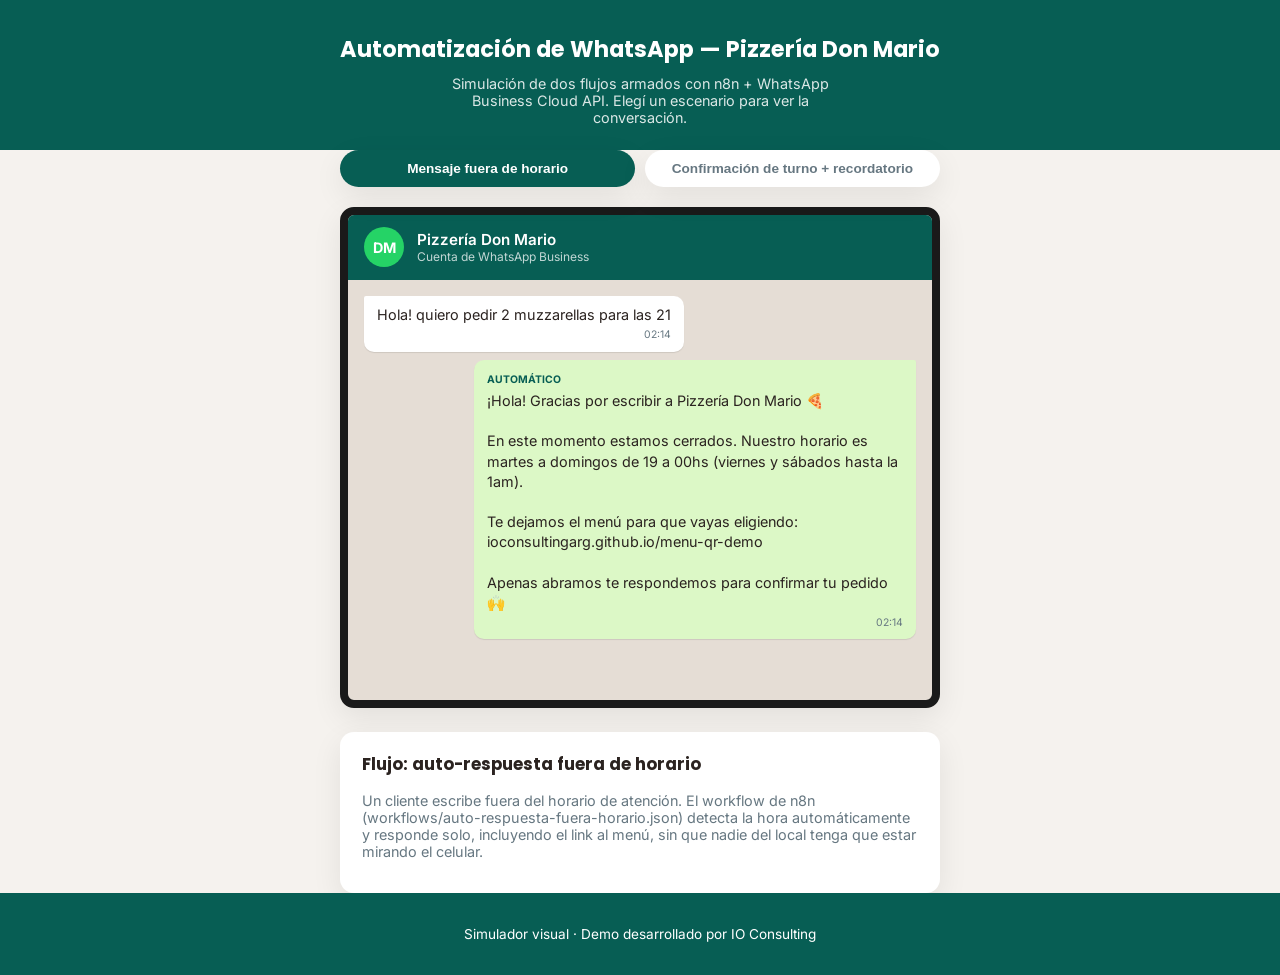
==== index.html @ 05a37af0 "Automatización WhatsApp demo: simulador visual + plantillas n8n (auto-respuesta fuera de horario, co" ====
<!DOCTYPE html>
<html lang="es">
<head>
<meta charset="UTF-8">
<meta name="viewport" content="width=device-width, initial-scale=1.0">
<title>Simulador — Automatización WhatsApp Don Mario</title>
<meta name="description" content="Simulador de las automatizaciones de WhatsApp de Pizzería Don Mario: auto-respuesta fuera de horario y confirmación/recordatorio de turno.">
<meta name="theme-color" content="#075e54">
<link rel="preconnect" href="https://fonts.googleapis.com">
<link rel="preconnect" href="https://fonts.gstatic.com" crossorigin>
<link href="https://fonts.googleapis.com/css2?family=Poppins:wght@600;700&family=Inter:wght@400;500;600&display=swap" rel="stylesheet">
<link rel="stylesheet" href="css/styles.css">
</head>
<body>

<header class="page-header">
  <div class="container">
    <h1>Automatización de WhatsApp — Pizzería Don Mario</h1>
    <p class="page-subtitle">Simulación de dos flujos armados con n8n + WhatsApp Business Cloud API. Elegí un escenario para ver la conversación.</p>
  </div>
</header>

<main class="container">
  <div class="scenario-tabs" role="tablist">
    <button class="scenario-tab active" data-scenario="fuera-horario">Mensaje fuera de horario</button>
    <button class="scenario-tab" data-scenario="turno">Confirmación de turno + recordatorio</button>
  </div>

  <div class="phone-frame">
    <div class="phone-notch"></div>
    <div class="chat-header">
      <div class="chat-avatar">DM</div>
      <div>
        <div class="chat-name">Pizzería Don Mario</div>
        <div class="chat-status">Cuenta de WhatsApp Business</div>
      </div>
    </div>
    <div class="chat-body" id="chatBody"></div>
  </div>

  <section class="explainer" id="explainer"></section>
</main>

<footer class="site-footer">
  <div class="container">
    <p>Simulador visual · Demo desarrollado por IO Consulting</p>
  </div>
</footer>

<script src="js/simulador.js"></script>
</body>
</html>
---- css/styles.css ----
:root {
  --wa-verde-oscuro: #075e54;
  --wa-verde: #25d366;
  --wa-fondo-chat: #e5ddd5;
  --wa-burbuja-entrante: #ffffff;
  --wa-burbuja-saliente: #dcf8c6;
  --color-text: #2b2320;
  --color-text-light: #667781;
  --font-heading: 'Poppins', sans-serif;
  --font-body: 'Inter', system-ui, sans-serif;
  --radius: 14px;
  --shadow: 0 10px 30px rgba(0,0,0,0.08);
  --max-width: 640px;
}

* { box-sizing: border-box; }
body { margin: 0; font-family: var(--font-body); color: var(--color-text); background: #f5f2ee; }
h1, h2 { font-family: var(--font-heading); margin: 0 0 0.4em; }
.container { max-width: var(--max-width); margin: 0 auto; padding: 0 1.25rem; }

.page-header { background: var(--wa-verde-oscuro); color: white; padding: 2rem 0 1.5rem; text-align: center; }
.page-header h1 { font-size: 1.4rem; }
.page-subtitle { color: rgba(255,255,255,0.85); font-size: 0.9rem; max-width: 46ch; margin: 0.5rem auto 0; }

main { padding: 1.5rem 0 3rem; }

.scenario-tabs { display: flex; gap: 0.6rem; margin-bottom: 1.2rem; flex-wrap: wrap; }
.scenario-tab {
  flex: 1;
  min-width: 200px;
  padding: 0.7rem 1rem;
  border: none;
  border-radius: 999px;
  background: white;
  box-shadow: var(--shadow);
  font-weight: 600;
  font-size: 0.85rem;
  cursor: pointer;
  color: var(--color-text-light);
}
.scenario-tab.active { background: var(--wa-verde-oscuro); color: white; }

.phone-frame {
  background: var(--wa-fondo-chat);
  border-radius: var(--radius);
  box-shadow: var(--shadow);
  overflow: hidden;
  border: 8px solid #1a1a1a;
}
.phone-notch { display: none; }

.chat-header {
  background: var(--wa-verde-oscuro);
  color: white;
  display: flex;
  align-items: center;
  gap: 0.8rem;
  padding: 0.8rem 1rem;
}
.chat-avatar {
  width: 40px; height: 40px;
  background: var(--wa-verde);
  border-radius: 50%;
  display: flex; align-items: center; justify-content: center;
  font-weight: 700;
  font-size: 0.9rem;
}
.chat-name { font-weight: 600; font-size: 0.95rem; }
.chat-status { font-size: 0.75rem; color: rgba(255,255,255,0.75); }

.chat-body {
  min-height: 420px;
  padding: 1rem;
  display: flex;
  flex-direction: column;
  gap: 0.5rem;
}

.bubble {
  max-width: 80%;
  padding: 0.55rem 0.8rem;
  border-radius: 10px;
  font-size: 0.9rem;
  line-height: 1.4;
  white-space: pre-line;
  box-shadow: 0 1px 1px rgba(0,0,0,0.1);
  opacity: 0;
  transform: translateY(6px);
  animation: bubbleIn 0.35s ease forwards;
}
@keyframes bubbleIn { to { opacity: 1; transform: translateY(0); } }

.bubble.in { align-self: flex-start; background: var(--wa-burbuja-entrante); border-top-left-radius: 2px; }
.bubble.out { align-self: flex-end; background: var(--wa-burbuja-saliente); border-top-right-radius: 2px; }
.bubble-time { display: block; text-align: right; font-size: 0.65rem; color: var(--color-text-light); margin-top: 0.2rem; }
.bubble-tag {
  display: inline-block;
  font-size: 0.65rem;
  font-weight: 700;
  text-transform: uppercase;
  color: var(--wa-verde-oscuro);
  margin-bottom: 0.2rem;
}

.explainer {
  background: white;
  border-radius: var(--radius);
  box-shadow: var(--shadow);
  padding: 1.2rem 1.4rem;
  margin-top: 1.5rem;
  font-size: 0.9rem;
  color: var(--color-text-light);
}
.explainer h2 { color: var(--color-text); font-size: 1.05rem; }

.site-footer { background: var(--wa-verde-oscuro); color: white; padding: 1.2rem 0; text-align: center; font-size: 0.85rem; }
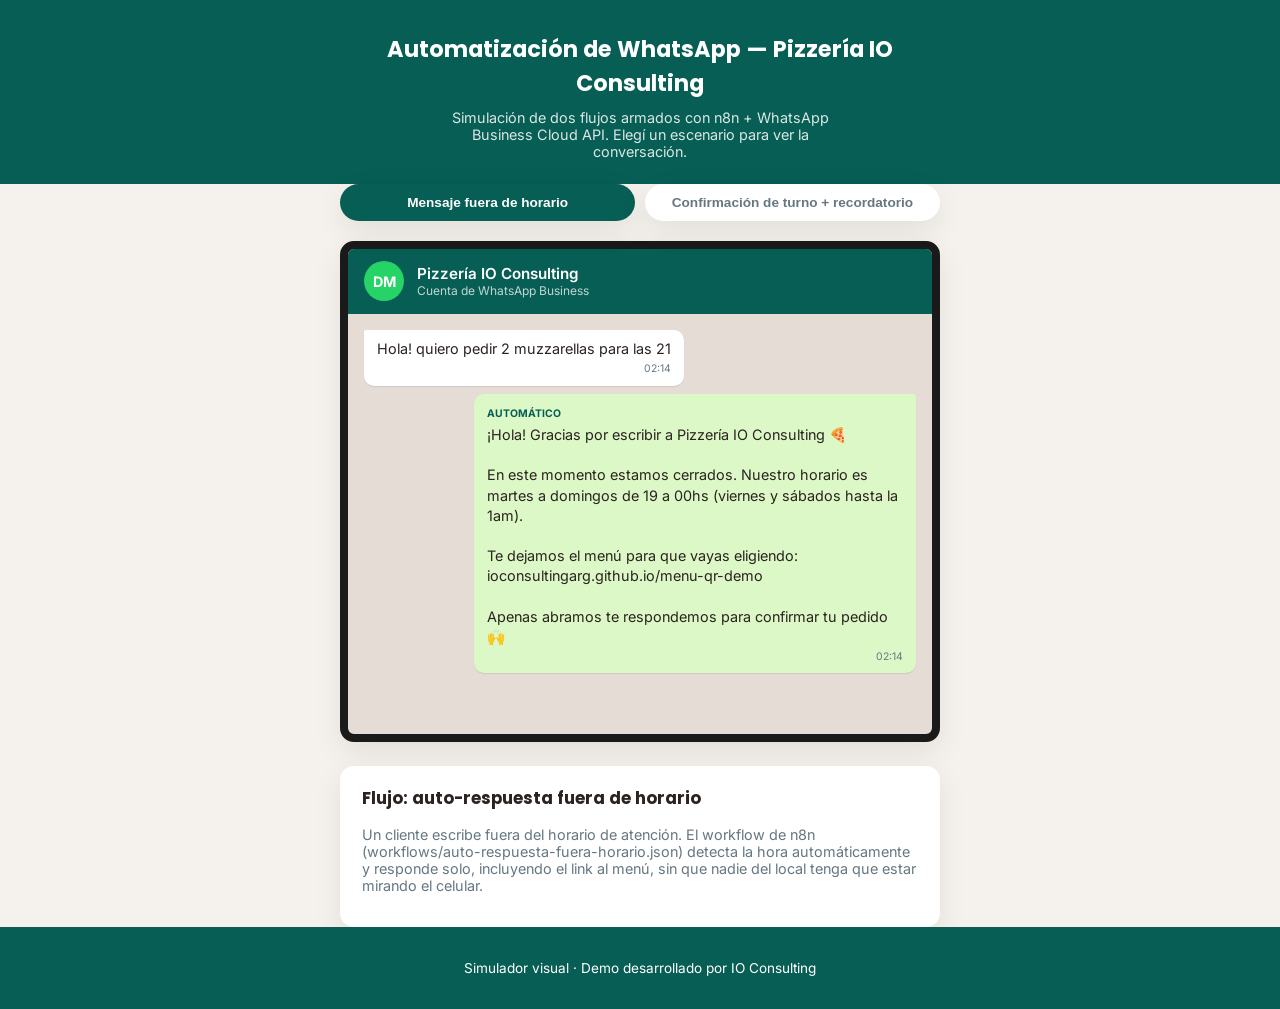
==== commit c5150bf3: "Renombrar marca ficticia a Pizzería IO Consulting (evitar coincidencias con negocios reales)" ====
--- a/index.html
+++ b/index.html
@@ -3,8 +3,8 @@
 <head>
 <meta charset="UTF-8">
 <meta name="viewport" content="width=device-width, initial-scale=1.0">
-<title>Simulador — Automatización WhatsApp Don Mario</title>
-<meta name="description" content="Simulador de las automatizaciones de WhatsApp de Pizzería Don Mario: auto-respuesta fuera de horario y confirmación/recordatorio de turno.">
+<title>Simulador — Automatización WhatsApp IO Consulting</title>
+<meta name="description" content="Simulador de las automatizaciones de WhatsApp de Pizzería IO Consulting: auto-respuesta fuera de horario y confirmación/recordatorio de turno.">
 <meta name="theme-color" content="#075e54">
 <link rel="preconnect" href="https://fonts.googleapis.com">
 <link rel="preconnect" href="https://fonts.gstatic.com" crossorigin>
@@ -15,7 +15,7 @@
 
 <header class="page-header">
   <div class="container">
-    <h1>Automatización de WhatsApp — Pizzería Don Mario</h1>
+    <h1>Automatización de WhatsApp — Pizzería IO Consulting</h1>
     <p class="page-subtitle">Simulación de dos flujos armados con n8n + WhatsApp Business Cloud API. Elegí un escenario para ver la conversación.</p>
   </div>
 </header>
@@ -31,7 +31,7 @@
     <div class="chat-header">
       <div class="chat-avatar">DM</div>
       <div>
-        <div class="chat-name">Pizzería Don Mario</div>
+        <div class="chat-name">Pizzería IO Consulting</div>
         <div class="chat-status">Cuenta de WhatsApp Business</div>
       </div>
     </div>
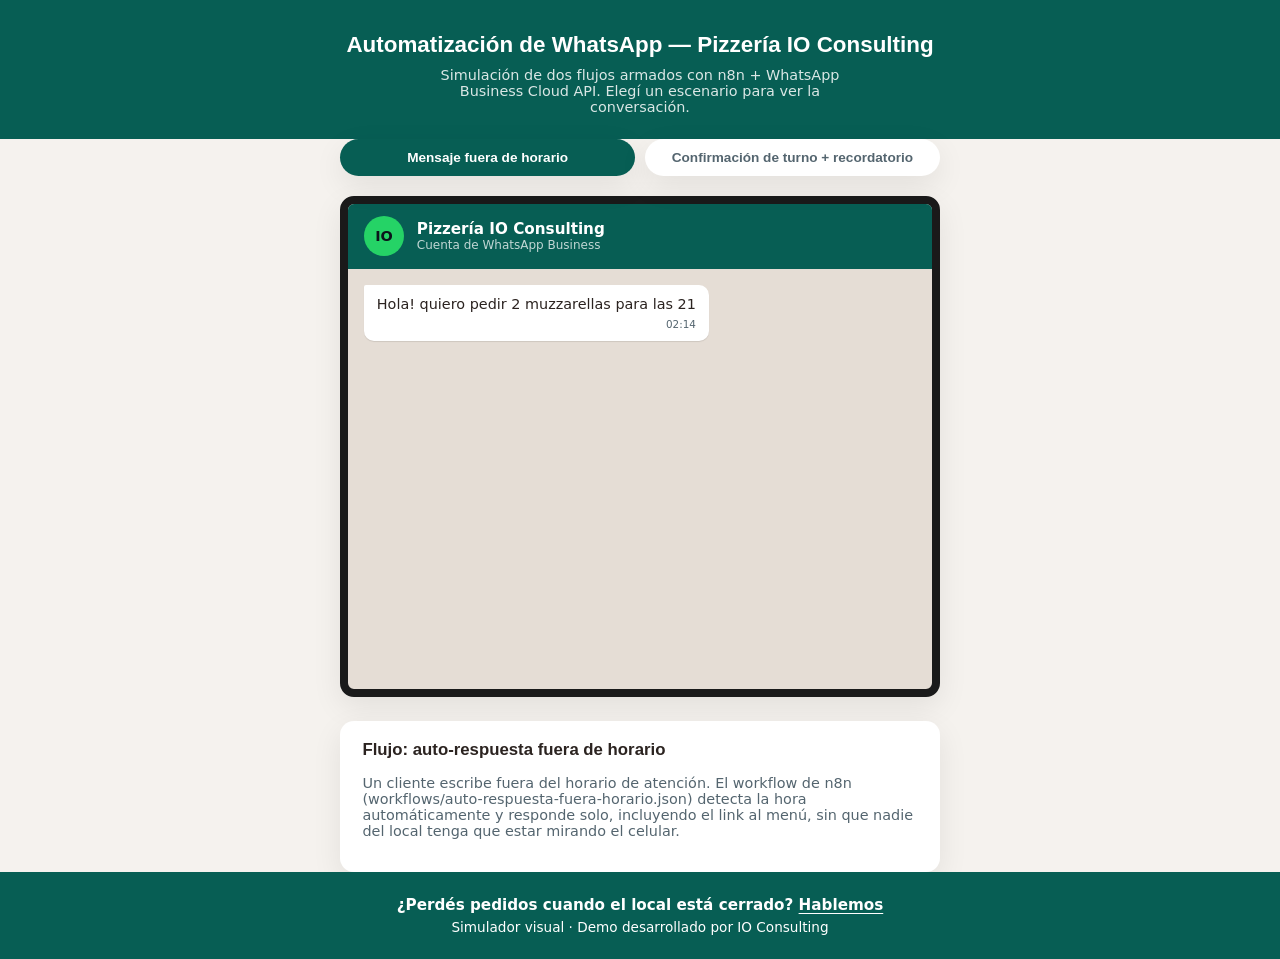
==== commit a61c2e89: "Sitio: accesibilidad, vista previa al compartir, CSP y página 404 - Avatar del chat: IO en lugar de " ====
--- a/index.html
+++ b/index.html
@@ -3,9 +3,22 @@
 <head>
 <meta charset="UTF-8">
 <meta name="viewport" content="width=device-width, initial-scale=1.0">
+<meta http-equiv="Content-Security-Policy" content="default-src 'none'; script-src 'self'; style-src 'self' https://fonts.googleapis.com; font-src https://fonts.gstatic.com; img-src 'self'; base-uri 'none'; form-action 'none'">
 <title>Simulador — Automatización WhatsApp IO Consulting</title>
 <meta name="description" content="Simulador de las automatizaciones de WhatsApp de Pizzería IO Consulting: auto-respuesta fuera de horario y confirmación/recordatorio de turno.">
 <meta name="theme-color" content="#075e54">
+<link rel="canonical" href="https://ioconsultingarg.github.io/turnero-whatsapp-demo/">
+<link rel="icon" href="assets/favicon.svg" type="image/svg+xml">
+<meta property="og:type" content="website">
+<meta property="og:locale" content="es_AR">
+<meta property="og:title" content="Automatización de WhatsApp — demo IO Consulting">
+<meta property="og:description" content="Auto-respuesta fuera de horario y recordatorio de turnos, sin que nadie tenga que estar mirando el celular.">
+<meta property="og:url" content="https://ioconsultingarg.github.io/turnero-whatsapp-demo/">
+<meta property="og:image" content="https://ioconsultingarg.github.io/turnero-whatsapp-demo/assets/og.png">
+<meta property="og:image:width" content="1200">
+<meta property="og:image:height" content="630">
+<meta name="twitter:card" content="summary_large_image">
+<meta name="twitter:image" content="https://ioconsultingarg.github.io/turnero-whatsapp-demo/assets/og.png">
 <link rel="preconnect" href="https://fonts.googleapis.com">
 <link rel="preconnect" href="https://fonts.gstatic.com" crossorigin>
 <link href="https://fonts.googleapis.com/css2?family=Poppins:wght@600;700&family=Inter:wght@400;500;600&display=swap" rel="stylesheet">
@@ -21,21 +34,21 @@
 </header>
 
 <main class="container">
-  <div class="scenario-tabs" role="tablist">
-    <button class="scenario-tab active" data-scenario="fuera-horario">Mensaje fuera de horario</button>
-    <button class="scenario-tab" data-scenario="turno">Confirmación de turno + recordatorio</button>
+  <div class="scenario-tabs" role="tablist" aria-label="Escenarios de la demo">
+    <button class="scenario-tab active" role="tab" aria-selected="true" aria-controls="chatBody" data-scenario="fuera-horario">Mensaje fuera de horario</button>
+    <button class="scenario-tab" role="tab" aria-selected="false" aria-controls="chatBody" data-scenario="turno">Confirmación de turno + recordatorio</button>
   </div>
 
   <div class="phone-frame">
     <div class="phone-notch"></div>
     <div class="chat-header">
-      <div class="chat-avatar">DM</div>
+      <div class="chat-avatar" aria-hidden="true">IO</div>
       <div>
         <div class="chat-name">Pizzería IO Consulting</div>
         <div class="chat-status">Cuenta de WhatsApp Business</div>
       </div>
     </div>
-    <div class="chat-body" id="chatBody"></div>
+    <div class="chat-body" id="chatBody" role="log" aria-live="polite" aria-label="Conversación simulada"></div>
   </div>
 
   <section class="explainer" id="explainer"></section>
@@ -43,6 +56,7 @@
 
 <footer class="site-footer">
   <div class="container">
+    <p class="footer-cta">¿Perdés pedidos cuando el local está cerrado? <a href="https://ioconsulting.com.ar" target="_blank" rel="noopener">Hablemos</a></p>
     <p>Simulador visual · Demo desarrollado por IO Consulting</p>
   </div>
 </footer>
--- a/css/styles.css
+++ b/css/styles.css
@@ -5,7 +5,7 @@
   --wa-burbuja-entrante: #ffffff;
   --wa-burbuja-saliente: #dcf8c6;
   --color-text: #2b2320;
-  --color-text-light: #667781;
+  --color-text-light: #54656f;
   --font-heading: 'Poppins', sans-serif;
   --font-body: 'Inter', system-ui, sans-serif;
   --radius: 14px;
@@ -39,6 +39,7 @@
   color: var(--color-text-light);
 }
 .scenario-tab.active { background: var(--wa-verde-oscuro); color: white; }
+.scenario-tab:focus-visible, a:focus-visible { outline: 3px solid var(--wa-verde); outline-offset: 2px; }
 
 .phone-frame {
   background: var(--wa-fondo-chat);
@@ -64,6 +65,7 @@
   display: flex; align-items: center; justify-content: center;
   font-weight: 700;
   font-size: 0.9rem;
+  color: #0b141a;
 }
 .chat-name { font-weight: 600; font-size: 0.95rem; }
 .chat-status { font-size: 0.75rem; color: rgba(255,255,255,0.75); }
@@ -89,9 +91,13 @@
   animation: bubbleIn 0.35s ease forwards;
 }
 @keyframes bubbleIn { to { opacity: 1; transform: translateY(0); } }
+@media (prefers-reduced-motion: reduce) {
+  .bubble { animation: none; opacity: 1; transform: none; }
+}
 
 .bubble.in { align-self: flex-start; background: var(--wa-burbuja-entrante); border-top-left-radius: 2px; }
 .bubble.out { align-self: flex-end; background: var(--wa-burbuja-saliente); border-top-right-radius: 2px; }
+.bubble a { color: #05574e; overflow-wrap: anywhere; }
 .bubble-time { display: block; text-align: right; font-size: 0.65rem; color: var(--color-text-light); margin-top: 0.2rem; }
 .bubble-tag {
   display: inline-block;
@@ -112,5 +118,9 @@
   color: var(--color-text-light);
 }
 .explainer h2 { color: var(--color-text); font-size: 1.05rem; }
+.explainer a { color: var(--wa-verde-oscuro); font-weight: 600; }
 
 .site-footer { background: var(--wa-verde-oscuro); color: white; padding: 1.2rem 0; text-align: center; font-size: 0.85rem; }
+.site-footer p { margin: 0.3rem 0; }
+.footer-cta { font-weight: 600; font-size: 0.95rem; }
+.site-footer a { color: white; text-decoration: underline; text-underline-offset: 3px; }
